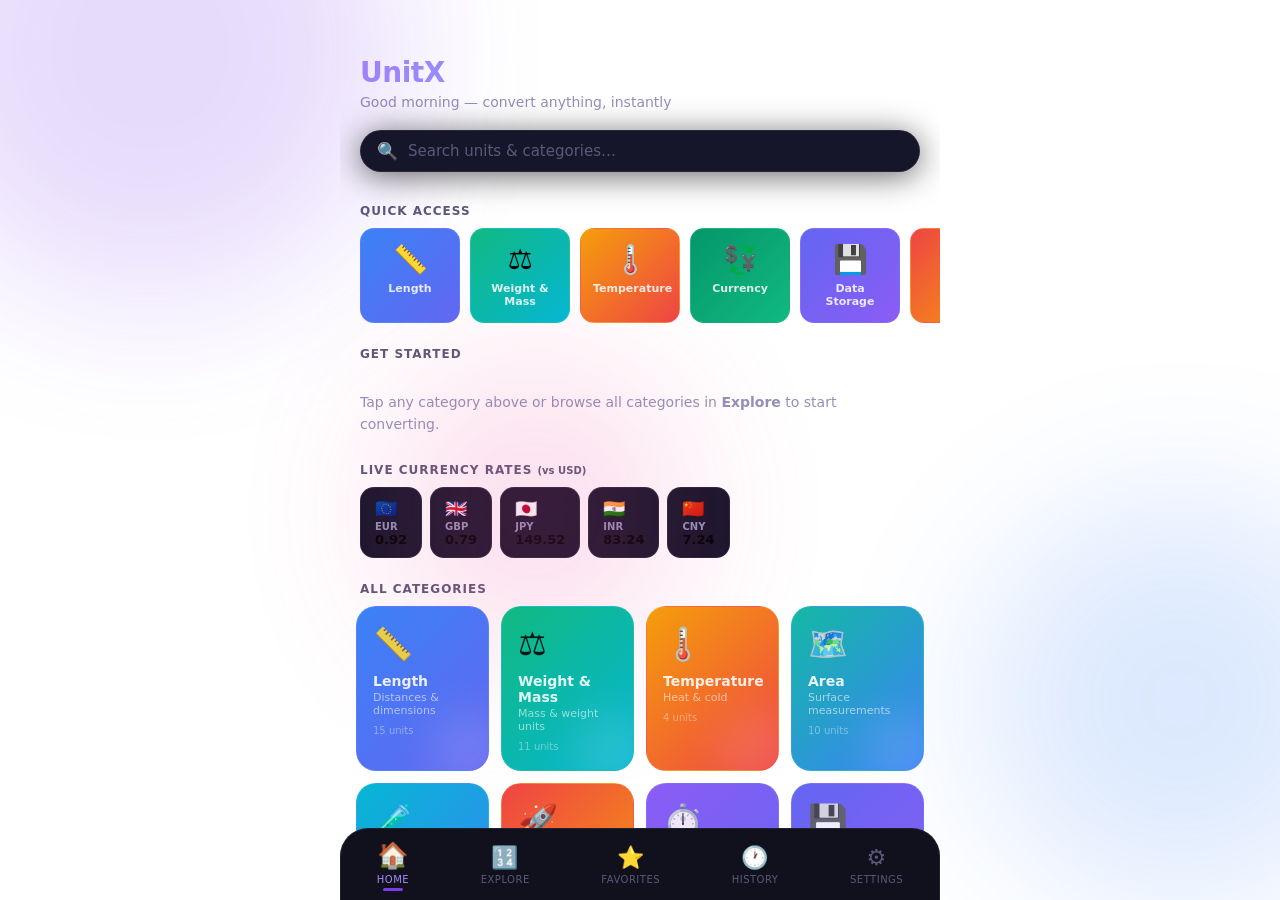
==== index.html @ bf6df61d "Initial commit" ====
<!DOCTYPE html>
<html lang="en">
<head>
  <meta charset="UTF-8" />
  <meta name="viewport" content="width=device-width, initial-scale=1.0, viewport-fit=cover, maximum-scale=1.0" />
  <meta name="theme-color" content="#0a0a12" />
  <meta name="description" content="UnitX — The most powerful all-in-one unit converter" />
  <title>UnitX — Unit Converter</title>
  <link rel="stylesheet" href="styles.css" />
  <link rel="icon" href="data:image/svg+xml,<svg xmlns='http://www.w3.org/2000/svg' viewBox='0 0 100 100'><text y='.9em' font-size='90'>⚡</text></svg>" />
</head>
<body>
  <div id="app" class="dark">
    <div class="bg-orbs">
      <div class="orb orb-1"></div>
      <div class="orb orb-2"></div>
      <div class="orb orb-3"></div>
    </div>
    <main id="main-content"></main>
    <nav id="bottom-nav"></nav>
    <div id="toast" class="toast" aria-live="polite"></div>
    <div id="modal-overlay" class="modal-overlay hidden"></div>
  </div>
  <script src="converters.js"></script>
  <script src="app.js"></script>
</body>
</html>
---- styles.css ----
/* ============================================================
   UnitX — Design System & Styles
   ============================================================ */

/* ---- Custom Properties ---- */
:root {
  --accent:        #7c3aed;
  --accent-light:  #a78bfa;
  --accent-dark:   #5b21b6;
  --accent-glow:   rgba(124,58,237,.35);
  --accent-soft:   rgba(124,58,237,.12);

  --green:  #10b981;
  --blue:   #3b82f6;
  --orange: #f59e0b;
  --red:    #ef4444;
  --pink:   #ec4899;
  --cyan:   #06b6d4;

  --radius-sm:  8px;
  --radius-md:  14px;
  --radius-lg:  20px;
  --radius-xl:  28px;
  --radius-2xl: 40px;

  --nav-h: 72px;
  --safe-bottom: env(safe-area-inset-bottom, 0px);

  --font: -apple-system, BlinkMacSystemFont, 'Segoe UI', system-ui, sans-serif;
  --mono: 'SF Mono', 'Cascadia Code', 'Fira Code', monospace;

  --ease: cubic-bezier(.4,0,.2,1);
  --spring: cubic-bezier(.34,1.56,.64,1);
}

/* ---- Dark Mode (default) ---- */
.dark {
  --bg:        #0a0a12;
  --bg2:       #11111e;
  --bg3:       #181826;
  --card:      rgba(255,255,255,.04);
  --card-solid:#16162a;
  --border:    rgba(255,255,255,.07);
  --border2:   rgba(255,255,255,.12);
  --text:      #f1f0ff;
  --text2:     #9590b8;
  --text3:     #5d5878;
  --shadow:    0 4px 32px rgba(0,0,0,.6);
  --shadow-lg: 0 20px 60px rgba(0,0,0,.8);
  --glass:     rgba(255,255,255,.04);
  --glass-b:   rgba(255,255,255,.08);
}

/* ---- Light Mode ---- */
.light {
  --bg:        #f4f3ff;
  --bg2:       #ffffff;
  --bg3:       #ede9fe;
  --card:      rgba(255,255,255,.8);
  --card-solid:#ffffff;
  --border:    rgba(0,0,0,.07);
  --border2:   rgba(0,0,0,.13);
  --text:      #1a1535;
  --text2:     #6b6490;
  --text3:     #9c98b4;
  --shadow:    0 4px 24px rgba(0,0,0,.08);
  --shadow-lg: 0 20px 60px rgba(0,0,0,.14);
  --glass:     rgba(255,255,255,.7);
  --glass-b:   rgba(255,255,255,.9);
}

/* ---- Reset ---- */
*, *::before, *::after { box-sizing: border-box; margin: 0; padding: 0; }
html { font-size: 16px; -webkit-tap-highlight-color: transparent; scroll-behavior: smooth; }
body { background: var(--bg); color: var(--text); font-family: var(--font); overflow: hidden; height: 100dvh; }
button { cursor: pointer; border: none; background: none; font-family: inherit; color: inherit; }
input { font-family: inherit; color: inherit; background: none; border: none; outline: none; }
ul, ol { list-style: none; }
a { color: inherit; text-decoration: none; }
img, svg { display: block; }

/* ---- App Shell ---- */
#app { position: relative; width: 100%; height: 100dvh; overflow: hidden; display: flex; flex-direction: column; }
#main-content {
  flex: 1;
  overflow-y: auto;
  overflow-x: hidden;
  -webkit-overflow-scrolling: touch;
  scrollbar-width: thin;
  scrollbar-color: var(--border2) transparent;
  padding-bottom: calc(var(--nav-h) + var(--safe-bottom) + 12px);
}
#main-content::-webkit-scrollbar { width: 4px; }
#main-content::-webkit-scrollbar-track { background: transparent; }
#main-content::-webkit-scrollbar-thumb { background: var(--border2); border-radius: 2px; }

/* ---- Background Orbs ---- */
.bg-orbs { position: fixed; inset: 0; pointer-events: none; z-index: 0; overflow: hidden; }
.orb {
  position: absolute;
  border-radius: 50%;
  filter: blur(80px);
  opacity: .18;
  animation: orb-drift 20s ease-in-out infinite alternate;
}
.orb-1 { width: 500px; height: 500px; background: #7c3aed; top: -200px; left: -100px; animation-delay: 0s; }
.orb-2 { width: 400px; height: 400px; background: #3b82f6; bottom: 0; right: -100px; animation-delay: -7s; }
.orb-3 { width: 300px; height: 300px; background: #ec4899; top: 40%; left: 30%; animation-delay: -14s; }
.light .orb { opacity: .1; }
@keyframes orb-drift {
  from { transform: translate(0,0) scale(1); }
  to   { transform: translate(30px,40px) scale(1.1); }
}

/* ---- Bottom Nav ---- */
#bottom-nav {
  position: fixed;
  bottom: 0; left: 0; right: 0;
  height: calc(var(--nav-h) + var(--safe-bottom));
  padding-bottom: var(--safe-bottom);
  background: var(--bg2);
  border-top: 1px solid var(--border);
  display: flex;
  align-items: center;
  justify-content: space-around;
  z-index: 100;
  backdrop-filter: blur(20px);
  -webkit-backdrop-filter: blur(20px);
}
.nav-item {
  display: flex; flex-direction: column; align-items: center;
  gap: 4px; padding: 8px 16px;
  border-radius: var(--radius-md);
  transition: all .2s var(--ease);
  position: relative;
  color: var(--text3);
  font-size: 10px; font-weight: 500;
  text-transform: uppercase; letter-spacing: .5px;
  min-width: 60px;
}
.nav-item .nav-icon { font-size: 22px; transition: transform .3s var(--spring); }
.nav-item.active { color: var(--accent-light); }
.nav-item.active .nav-icon { transform: scale(1.15) translateY(-2px); }
.nav-item.active::after {
  content: '';
  position: absolute;
  bottom: 2px; left: 50%; transform: translateX(-50%);
  width: 20px; height: 3px;
  background: var(--accent);
  border-radius: 2px;
}
.nav-item:active { transform: scale(.92); }

/* ---- Screens ---- */
.screen { animation: screen-in .3s var(--ease); min-height: 100%; }
@keyframes screen-in {
  from { opacity: 0; transform: translateY(8px); }
  to   { opacity: 1; transform: translateY(0); }
}

/* ---- Typography ---- */
.heading-xl { font-size: 28px; font-weight: 800; letter-spacing: -.5px; line-height: 1.2; }
.heading-lg { font-size: 22px; font-weight: 700; letter-spacing: -.3px; }
.heading-md { font-size: 17px; font-weight: 600; letter-spacing: -.2px; }
.heading-sm { font-size: 14px; font-weight: 600; }
.text-sm    { font-size: 13px; }
.text-xs    { font-size: 11px; }
.muted      { color: var(--text2); }
.muted2     { color: var(--text3); }

/* ---- Page Header ---- */
.page-header {
  padding: 56px 20px 16px;
  position: sticky; top: 0; z-index: 10;
  background: var(--bg);
}
.page-header-inner {
  display: flex; align-items: flex-end; justify-content: space-between;
}

/* ---- Search Bar ---- */
.search-wrap { padding: 0 20px 12px; position: sticky; top: 108px; z-index: 9; }
.search-bar {
  display: flex; align-items: center; gap: 10px;
  background: var(--card-solid);
  border: 1px solid var(--border);
  border-radius: var(--radius-xl);
  padding: 10px 16px;
  transition: all .2s;
  box-shadow: var(--shadow);
}
.search-bar:focus-within {
  border-color: var(--accent);
  box-shadow: 0 0 0 3px var(--accent-soft), var(--shadow);
}
.search-bar .icon { font-size: 17px; flex-shrink: 0; }
.search-input { flex: 1; font-size: 15px; background: none; }
.search-input::placeholder { color: var(--text3); }
.search-clear { font-size: 18px; color: var(--text3); transition: color .15s; padding: 2px; }
.search-clear:hover { color: var(--text); }

/* ---- Cards ---- */
.card {
  background: var(--card);
  border: 1px solid var(--border);
  border-radius: var(--radius-lg);
  backdrop-filter: blur(16px);
  -webkit-backdrop-filter: blur(16px);
}
.card-solid {
  background: var(--card-solid);
  border: 1px solid var(--border);
  border-radius: var(--radius-lg);
  box-shadow: var(--shadow);
}

/* ---- Category Grid ---- */
.categories-grid {
  display: grid;
  grid-template-columns: repeat(2, 1fr);
  gap: 12px;
  padding: 0 16px 16px;
}
.category-card {
  position: relative;
  border-radius: var(--radius-lg);
  padding: 18px 16px;
  cursor: pointer;
  overflow: hidden;
  transition: transform .2s var(--spring), box-shadow .2s;
  border: 1px solid rgba(255,255,255,.08);
}
.category-card::before {
  content: '';
  position: absolute;
  inset: 0;
  background: inherit;
  opacity: .12;
  transition: opacity .2s;
}
.category-card:hover { transform: translateY(-2px); box-shadow: 0 12px 40px rgba(0,0,0,.4); }
.category-card:active { transform: scale(.96); }
.category-card .cat-icon { font-size: 32px; margin-bottom: 10px; display: block; }
.category-card .cat-name { font-size: 14px; font-weight: 700; color: #fff; }
.category-card .cat-desc { font-size: 11px; color: rgba(255,255,255,.65); margin-top: 2px; }
.category-card .cat-count { font-size: 10px; color: rgba(255,255,255,.45); margin-top: 8px; }
.category-card .cat-glow {
  position: absolute;
  width: 80px; height: 80px;
  border-radius: 50%;
  right: -20px; bottom: -20px;
  background: rgba(255,255,255,.12);
  filter: blur(20px);
}

/* ---- Home Screen ---- */
.home-greeting { padding: 56px 20px 8px; }
.home-subtitle { color: var(--text2); font-size: 14px; margin-top: 4px; }

.section-label {
  font-size: 12px; font-weight: 700; text-transform: uppercase;
  letter-spacing: 1px; color: var(--text3);
  padding: 0 20px; margin-bottom: 10px; margin-top: 20px;
}

/* Quick access horizontal scroll */
.quick-scroll { overflow-x: auto; display: flex; gap: 10px; padding: 0 20px 4px; scrollbar-width: none; }
.quick-scroll::-webkit-scrollbar { display: none; }
.quick-card {
  flex-shrink: 0; width: 100px;
  border-radius: var(--radius-md);
  padding: 14px 12px;
  cursor: pointer;
  text-align: center;
  transition: transform .2s var(--spring);
  border: 1px solid rgba(255,255,255,.08);
  position: relative; overflow: hidden;
}
.quick-card:hover { transform: translateY(-2px); }
.quick-card:active { transform: scale(.94); }
.quick-card .q-icon { font-size: 28px; margin-bottom: 6px; }
.quick-card .q-name { font-size: 11px; font-weight: 600; color: rgba(255,255,255,.85); }

/* Recent card */
.recent-item {
  display: flex; align-items: center; gap: 12px;
  padding: 12px 16px;
  border-radius: var(--radius-md);
  cursor: pointer;
  transition: background .15s;
  margin: 0 12px;
  border-radius: var(--radius-md);
}
.recent-item:hover { background: var(--card); }
.recent-item:active { background: var(--border); }
.recent-icon { width: 36px; height: 36px; border-radius: 10px; display: flex; align-items: center; justify-content: center; font-size: 18px; flex-shrink: 0; }
.recent-info { flex: 1; min-width: 0; }
.recent-conversion { font-size: 13px; font-weight: 600; white-space: nowrap; overflow: hidden; text-overflow: ellipsis; }
.recent-value { font-size: 11px; color: var(--text2); margin-top: 1px; }
.recent-time { font-size: 10px; color: var(--text3); flex-shrink: 0; }

/* Currency strip */
.currency-strip { display: flex; gap: 8px; overflow-x: auto; padding: 0 20px 4px; scrollbar-width: none; }
.currency-strip::-webkit-scrollbar { display: none; }
.currency-chip {
  flex-shrink: 0;
  background: var(--card-solid);
  border: 1px solid var(--border);
  border-radius: var(--radius-md);
  padding: 10px 14px;
  cursor: pointer;
  transition: all .15s;
}
.currency-chip:hover { border-color: var(--accent); }
.currency-chip .cc-flag { font-size: 18px; }
.currency-chip .cc-code { font-size: 10px; font-weight: 700; color: var(--text2); margin-top: 2px; }
.currency-chip .cc-rate { font-size: 13px; font-weight: 600; }

/* ---- Converter Screen ---- */
.converter-screen { display: flex; flex-direction: column; min-height: 100%; }
.converter-header {
  display: flex; align-items: center; gap: 12px;
  padding: 52px 16px 16px;
  position: sticky; top: 0; z-index: 10;
  background: var(--bg);
}
.back-btn {
  width: 36px; height: 36px;
  border-radius: 10px;
  background: var(--card-solid);
  border: 1px solid var(--border);
  display: flex; align-items: center; justify-content: center;
  font-size: 18px;
  transition: all .15s;
  flex-shrink: 0;
}
.back-btn:hover { background: var(--border); }
.back-btn:active { transform: scale(.9); }
.conv-header-icon { font-size: 28px; }
.conv-header-title { flex: 1; }
.conv-header-name { font-size: 18px; font-weight: 700; }
.conv-header-sub  { font-size: 12px; color: var(--text2); }
.fav-btn { width: 36px; height: 36px; border-radius: 10px; display: flex; align-items: center; justify-content: center; font-size: 20px; transition: transform .2s var(--spring); }
.fav-btn:active { transform: scale(.85); }
.fav-btn.active { color: #f59e0b; }

/* Converter input area */
.conv-body { padding: 0 16px; }
.unit-panel {
  background: var(--card-solid);
  border: 1px solid var(--border);
  border-radius: var(--radius-xl);
  padding: 16px 20px;
  margin-bottom: 8px;
  position: relative;
  transition: border-color .2s;
}
.unit-panel.focused { border-color: var(--accent); box-shadow: 0 0 0 3px var(--accent-soft); }
.unit-label { font-size: 11px; font-weight: 700; text-transform: uppercase; letter-spacing: .8px; color: var(--text3); margin-bottom: 8px; }
.unit-selector-row { display: flex; align-items: center; gap: 8px; margin-bottom: 12px; }
.unit-select {
  flex: 1;
  background: var(--bg3);
  border: 1px solid var(--border);
  border-radius: var(--radius-md);
  padding: 8px 12px;
  font-size: 14px; font-weight: 600;
  color: var(--text);
  cursor: pointer;
  transition: all .15s;
  -webkit-appearance: none;
  background-image: url("data:image/svg+xml,%3Csvg xmlns='http://www.w3.org/2000/svg' width='12' height='8' viewBox='0 0 12 8'%3E%3Cpath d='M1 1l5 5 5-5' stroke='%236b7280' stroke-width='1.5' fill='none' stroke-linecap='round'/%3E%3C/svg%3E");
  background-repeat: no-repeat;
  background-position: right 10px center;
  padding-right: 30px;
}
.unit-select:focus { border-color: var(--accent); outline: none; box-shadow: 0 0 0 2px var(--accent-soft); }
.unit-input {
  width: 100%;
  font-size: 36px;
  font-weight: 800;
  font-variant-numeric: tabular-nums;
  letter-spacing: -1px;
  color: var(--text);
  caret-color: var(--accent);
  transition: color .15s;
}
.unit-input::placeholder { color: var(--text3); }
.unit-result {
  font-size: 36px;
  font-weight: 800;
  font-variant-numeric: tabular-nums;
  letter-spacing: -1px;
  color: var(--accent-light);
  min-height: 44px;
  display: flex; align-items: center;
  word-break: break-all;
}
.copy-btn {
  position: absolute; right: 16px; bottom: 14px;
  background: var(--accent-soft);
  border: 1px solid var(--accent);
  color: var(--accent-light);
  border-radius: var(--radius-sm);
  padding: 4px 10px;
  font-size: 11px; font-weight: 600;
  transition: all .15s;
  opacity: 0;
  pointer-events: none;
}
.unit-panel:hover .copy-btn,
.copy-btn.show { opacity: 1; pointer-events: all; }
.copy-btn:hover { background: var(--accent); color: #fff; }
.copy-btn:active { transform: scale(.93); }

/* Swap button */
.swap-row { display: flex; align-items: center; justify-content: center; margin: 4px 0; gap: 12px; }
.divider-line { flex: 1; height: 1px; background: var(--border); }
.swap-btn {
  width: 44px; height: 44px;
  border-radius: 50%;
  background: var(--card-solid);
  border: 1px solid var(--border2);
  display: flex; align-items: center; justify-content: center;
  font-size: 20px;
  transition: all .3s var(--spring);
  box-shadow: var(--shadow);
}
.swap-btn:hover { background: var(--accent); border-color: var(--accent); box-shadow: 0 4px 20px var(--accent-glow); }
.swap-btn:active { transform: rotate(180deg) scale(.88); }
.swap-btn.spinning { animation: spin .4s var(--spring); }
@keyframes spin { from { transform: rotate(0deg); } to { transform: rotate(180deg); } }

/* Multi-convert table */
.multi-section { padding: 16px 16px 8px; }
.multi-header { display: flex; align-items: center; justify-content: space-between; margin-bottom: 10px; }
.multi-toggle {
  font-size: 11px; font-weight: 600; color: var(--accent-light);
  background: var(--accent-soft);
  border: 1px solid var(--accent);
  border-radius: var(--radius-sm);
  padding: 4px 10px;
  transition: all .15s;
}
.multi-toggle:active { transform: scale(.95); }
.multi-grid { display: flex; flex-direction: column; gap: 4px; }
.multi-row {
  display: flex; align-items: center;
  padding: 10px 14px;
  border-radius: var(--radius-md);
  background: var(--card);
  border: 1px solid transparent;
  transition: all .15s;
  cursor: pointer;
}
.multi-row:hover { background: var(--card-solid); border-color: var(--border); }
.multi-row.highlighted { border-color: var(--accent); background: var(--accent-soft); }
.multi-row:active { transform: scale(.98); }
.multi-unit { font-size: 12px; font-weight: 600; color: var(--text2); min-width: 50px; }
.multi-name { font-size: 12px; color: var(--text3); flex: 1; padding: 0 8px; white-space: nowrap; overflow: hidden; text-overflow: ellipsis; }
.multi-value { font-size: 14px; font-weight: 700; font-variant-numeric: tabular-nums; color: var(--text); text-align: right; }
.multi-copy { font-size: 14px; color: var(--text3); padding: 0 4px; opacity: 0; transition: opacity .15s; }
.multi-row:hover .multi-copy { opacity: 1; }

/* ---- Favorites Screen ---- */
.fav-empty { display: flex; flex-direction: column; align-items: center; justify-content: center; padding: 60px 40px; gap: 12px; }
.fav-empty-icon { font-size: 60px; opacity: .4; }
.fav-empty-text { font-size: 16px; font-weight: 600; color: var(--text2); }
.fav-empty-sub  { font-size: 13px; color: var(--text3); text-align: center; line-height: 1.5; }
.fav-grid { display: flex; flex-direction: column; gap: 8px; padding: 0 16px; }
.fav-item {
  display: flex; align-items: center; gap: 14px;
  background: var(--card-solid);
  border: 1px solid var(--border);
  border-radius: var(--radius-lg);
  padding: 14px 16px;
  cursor: pointer;
  transition: all .15s;
}
.fav-item:hover { transform: translateX(3px); border-color: var(--border2); }
.fav-item:active { transform: scale(.98); }
.fav-cat-icon { width: 42px; height: 42px; border-radius: 12px; display: flex; align-items: center; justify-content: center; font-size: 22px; flex-shrink: 0; }
.fav-info { flex: 1; min-width: 0; }
.fav-name { font-size: 14px; font-weight: 700; }
.fav-pair { font-size: 12px; color: var(--text2); margin-top: 2px; }
.fav-remove { font-size: 18px; color: var(--text3); padding: 4px; transition: color .15s; }
.fav-remove:hover { color: var(--red); }

/* ---- History Screen ---- */
.history-list { display: flex; flex-direction: column; gap: 6px; padding: 0 16px; }
.hist-item {
  display: flex; align-items: center; gap: 12px;
  background: var(--card-solid);
  border: 1px solid var(--border);
  border-radius: var(--radius-md);
  padding: 12px 14px;
  cursor: pointer;
  transition: all .15s;
}
.hist-item:hover { border-color: var(--border2); }
.hist-item:active { transform: scale(.98); }
.hist-icon { width: 34px; height: 34px; border-radius: 9px; display: flex; align-items: center; justify-content: center; font-size: 17px; flex-shrink: 0; }
.hist-info { flex: 1; min-width: 0; }
.hist-expr { font-size: 13px; font-weight: 600; white-space: nowrap; overflow: hidden; text-overflow: ellipsis; }
.hist-cat  { font-size: 11px; color: var(--text3); }
.hist-time { font-size: 10px; color: var(--text3); flex-shrink: 0; }
.hist-clear { display: flex; align-items: center; justify-content: flex-end; padding: 8px 16px; }
.hist-clear-btn { font-size: 12px; color: var(--red); background: rgba(239,68,68,.1); border: 1px solid rgba(239,68,68,.2); border-radius: var(--radius-sm); padding: 6px 12px; transition: all .15s; }
.hist-clear-btn:hover { background: var(--red); color: #fff; }

/* ---- Settings Screen ---- */
.settings-section { margin: 0 16px 16px; }
.settings-title { font-size: 12px; font-weight: 700; text-transform: uppercase; letter-spacing: 1px; color: var(--text3); padding: 0 4px; margin-bottom: 8px; }
.settings-card { background: var(--card-solid); border: 1px solid var(--border); border-radius: var(--radius-lg); overflow: hidden; }
.setting-row {
  display: flex; align-items: center; gap: 14px;
  padding: 14px 16px;
  transition: background .15s;
  cursor: pointer;
}
.setting-row + .setting-row { border-top: 1px solid var(--border); }
.setting-row:hover { background: var(--card); }
.setting-row:active { background: var(--border); }
.setting-icon { width: 34px; height: 34px; border-radius: 9px; display: flex; align-items: center; justify-content: center; font-size: 18px; flex-shrink: 0; }
.setting-info { flex: 1; }
.setting-label { font-size: 14px; font-weight: 600; }
.setting-sub   { font-size: 12px; color: var(--text2); margin-top: 1px; }
.setting-right { flex-shrink: 0; color: var(--text3); font-size: 16px; }

/* Toggle Switch */
.toggle {
  position: relative;
  width: 48px; height: 26px;
  background: var(--border2);
  border-radius: 13px;
  transition: background .25s;
  cursor: pointer;
  flex-shrink: 0;
}
.toggle.on { background: var(--accent); }
.toggle::after {
  content: '';
  position: absolute;
  top: 3px; left: 3px;
  width: 20px; height: 20px;
  border-radius: 50%;
  background: #fff;
  transition: transform .25s var(--spring);
  box-shadow: 0 2px 8px rgba(0,0,0,.3);
}
.toggle.on::after { transform: translateX(22px); }

/* Version badge */
.version-badge {
  text-align: center;
  color: var(--text3); font-size: 11px;
  padding: 20px;
}

/* ---- Toast ---- */
.toast {
  position: fixed;
  bottom: calc(var(--nav-h) + 16px + var(--safe-bottom));
  left: 50%; transform: translateX(-50%) translateY(20px);
  background: var(--card-solid);
  border: 1px solid var(--border2);
  border-radius: var(--radius-xl);
  padding: 10px 20px;
  font-size: 13px; font-weight: 600;
  box-shadow: var(--shadow-lg);
  z-index: 200;
  white-space: nowrap;
  pointer-events: none;
  opacity: 0;
  transition: all .3s var(--spring);
}
.toast.show { opacity: 1; transform: translateX(-50%) translateY(0); }

/* ---- Chips (unit selector pills) ---- */
.chips-scroll { overflow-x: auto; display: flex; gap: 6px; padding: 8px 0 4px; scrollbar-width: none; margin-bottom: 4px; }
.chips-scroll::-webkit-scrollbar { display: none; }
.chip {
  flex-shrink: 0;
  padding: 5px 12px;
  border-radius: var(--radius-xl);
  font-size: 12px; font-weight: 600;
  border: 1px solid var(--border);
  color: var(--text2);
  background: var(--card);
  transition: all .15s;
  cursor: pointer;
  white-space: nowrap;
}
.chip:hover { border-color: var(--border2); color: var(--text); }
.chip.selected { background: var(--accent); border-color: var(--accent); color: #fff; box-shadow: 0 4px 12px var(--accent-glow); }
.chip:active { transform: scale(.93); }

/* ---- Voice button ---- */
.voice-btn {
  width: 36px; height: 36px;
  border-radius: 50%;
  background: var(--card-solid);
  border: 1px solid var(--border);
  display: flex; align-items: center; justify-content: center;
  font-size: 16px;
  transition: all .2s;
  flex-shrink: 0;
}
.voice-btn.listening {
  background: var(--red);
  border-color: var(--red);
  animation: pulse 1.5s ease-in-out infinite;
  box-shadow: 0 0 0 0 rgba(239,68,68,.4);
}
@keyframes pulse {
  0%   { box-shadow: 0 0 0 0 rgba(239,68,68,.4); }
  70%  { box-shadow: 0 0 0 10px rgba(239,68,68,0); }
  100% { box-shadow: 0 0 0 0 rgba(239,68,68,0); }
}
.voice-btn:active { transform: scale(.88); }

/* ---- Modal ---- */
.modal-overlay {
  position: fixed; inset: 0; z-index: 150;
  background: rgba(0,0,0,.6);
  backdrop-filter: blur(8px);
  display: flex; align-items: flex-end;
  animation: fade-in .2s ease;
}
.modal-overlay.hidden { display: none; }
.modal-sheet {
  width: 100%; max-height: 80dvh;
  background: var(--bg2);
  border-radius: var(--radius-xl) var(--radius-xl) 0 0;
  border-top: 1px solid var(--border2);
  overflow: hidden;
  animation: slide-up .35s var(--spring);
}
.modal-handle { width: 40px; height: 4px; border-radius: 2px; background: var(--border2); margin: 12px auto 16px; }
.modal-list { overflow-y: auto; max-height: calc(80dvh - 60px); padding: 0 0 20px; }
.modal-item {
  display: flex; align-items: center; gap: 12px;
  padding: 12px 20px;
  cursor: pointer; transition: background .1s;
}
.modal-item:hover { background: var(--card); }
.modal-item:active { background: var(--border); }
.modal-item .mi-flag { font-size: 22px; flex-shrink: 0; width: 32px; }
.modal-item .mi-name { flex: 1; font-size: 14px; }
.modal-item .mi-symbol { font-size: 12px; font-weight: 700; color: var(--text2); }
.modal-item.selected .mi-name { color: var(--accent-light); font-weight: 700; }
.modal-item.selected::after { content: '✓'; color: var(--accent-light); font-weight: 700; margin-left: 4px; }
.modal-search { padding: 0 16px 12px; }

@keyframes fade-in  { from { opacity: 0; } to { opacity: 1; } }
@keyframes slide-up { from { transform: translateY(100%); } to { transform: translateY(0); } }

/* ---- Skeleton loader ---- */
.skeleton {
  background: linear-gradient(90deg, var(--card) 25%, var(--border) 50%, var(--card) 75%);
  background-size: 200% 100%;
  animation: shimmer 1.5s ease-in-out infinite;
  border-radius: var(--radius-sm);
}
@keyframes shimmer { 0% { background-position: 200% 0; } 100% { background-position: -200% 0; } }

/* ---- Utility ---- */
.hidden { display: none !important; }
.gradient-text {
  background: linear-gradient(135deg, var(--accent-light), #60a5fa);
  -webkit-background-clip: text;
  -webkit-text-fill-color: transparent;
  background-clip: text;
}
.flex { display: flex; }
.flex-col { display: flex; flex-direction: column; }
.items-center { align-items: center; }
.justify-between { justify-content: space-between; }
.gap-8 { gap: 8px; }
.gap-12 { gap: 12px; }
.p-16 { padding: 16px; }
.p-20 { padding: 20px; }
.mt-4 { margin-top: 4px; }
.mt-8 { margin-top: 8px; }
.mb-8 { margin-bottom: 8px; }

/* ---- Responsive ---- */
@media (min-width: 480px) {
  .categories-grid { grid-template-columns: repeat(3, 1fr); }
}
@media (min-width: 768px) {
  .categories-grid { grid-template-columns: repeat(4, 1fr); }
  #main-content { max-width: 600px; margin: 0 auto; }
  #bottom-nav { max-width: 600px; left: 50%; transform: translateX(-50%); border-radius: var(--radius-xl) var(--radius-xl) 0 0; border-left: 1px solid var(--border); border-right: 1px solid var(--border); }
}
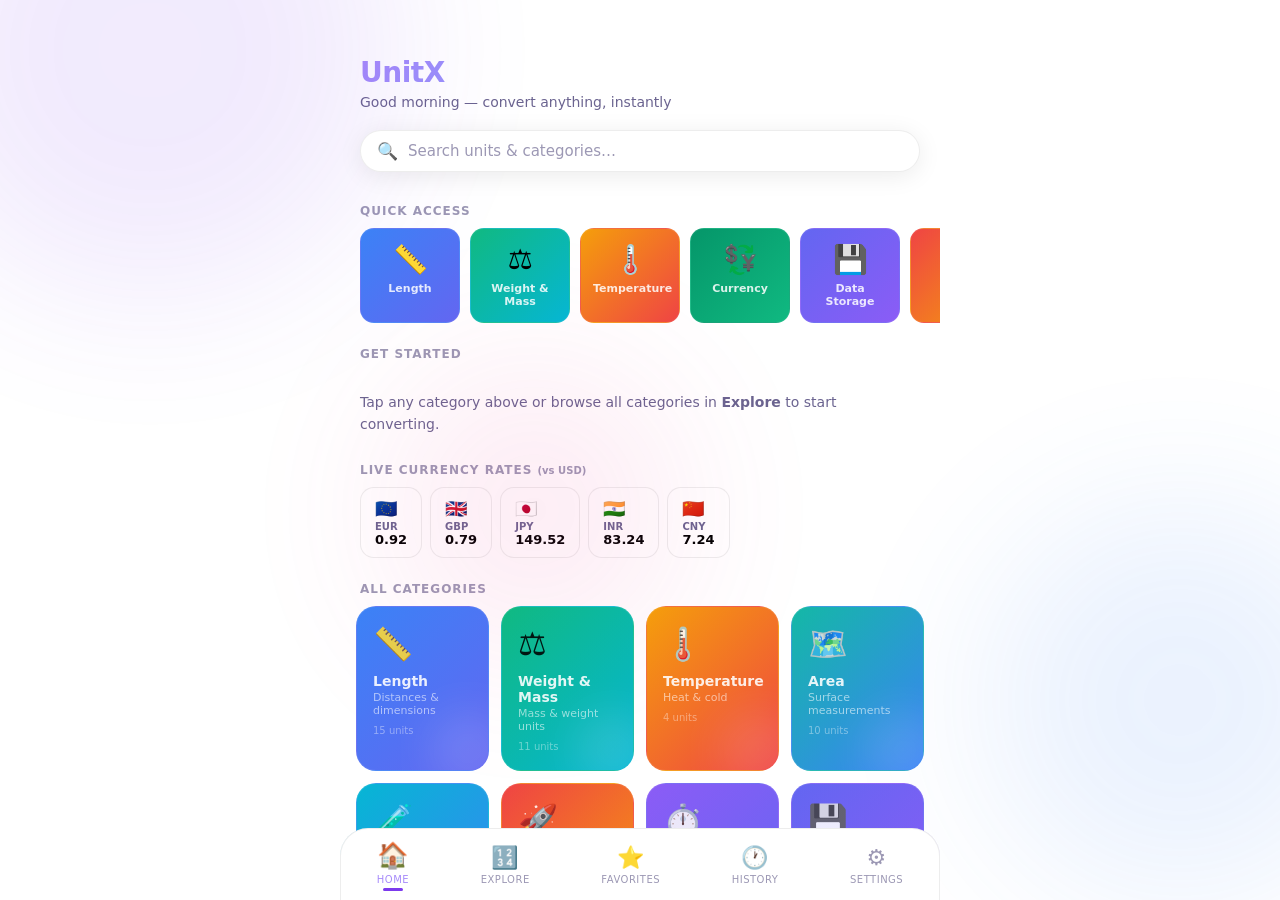
==== commit 9ca8e75c: "Remove dark mode; add live currency rates via open.er-api.com https://claude.ai/code/session_01444nk" ====
--- a/index.html
+++ b/index.html
@@ -10,7 +10,7 @@
   <link rel="icon" href="data:image/svg+xml,<svg xmlns='http://www.w3.org/2000/svg' viewBox='0 0 100 100'><text y='.9em' font-size='90'>⚡</text></svg>" />
 </head>
 <body>
-  <div id="app" class="dark">
+  <div id="app" class="light">
     <div class="bg-orbs">
       <div class="orb orb-1"></div>
       <div class="orb orb-2"></div>
